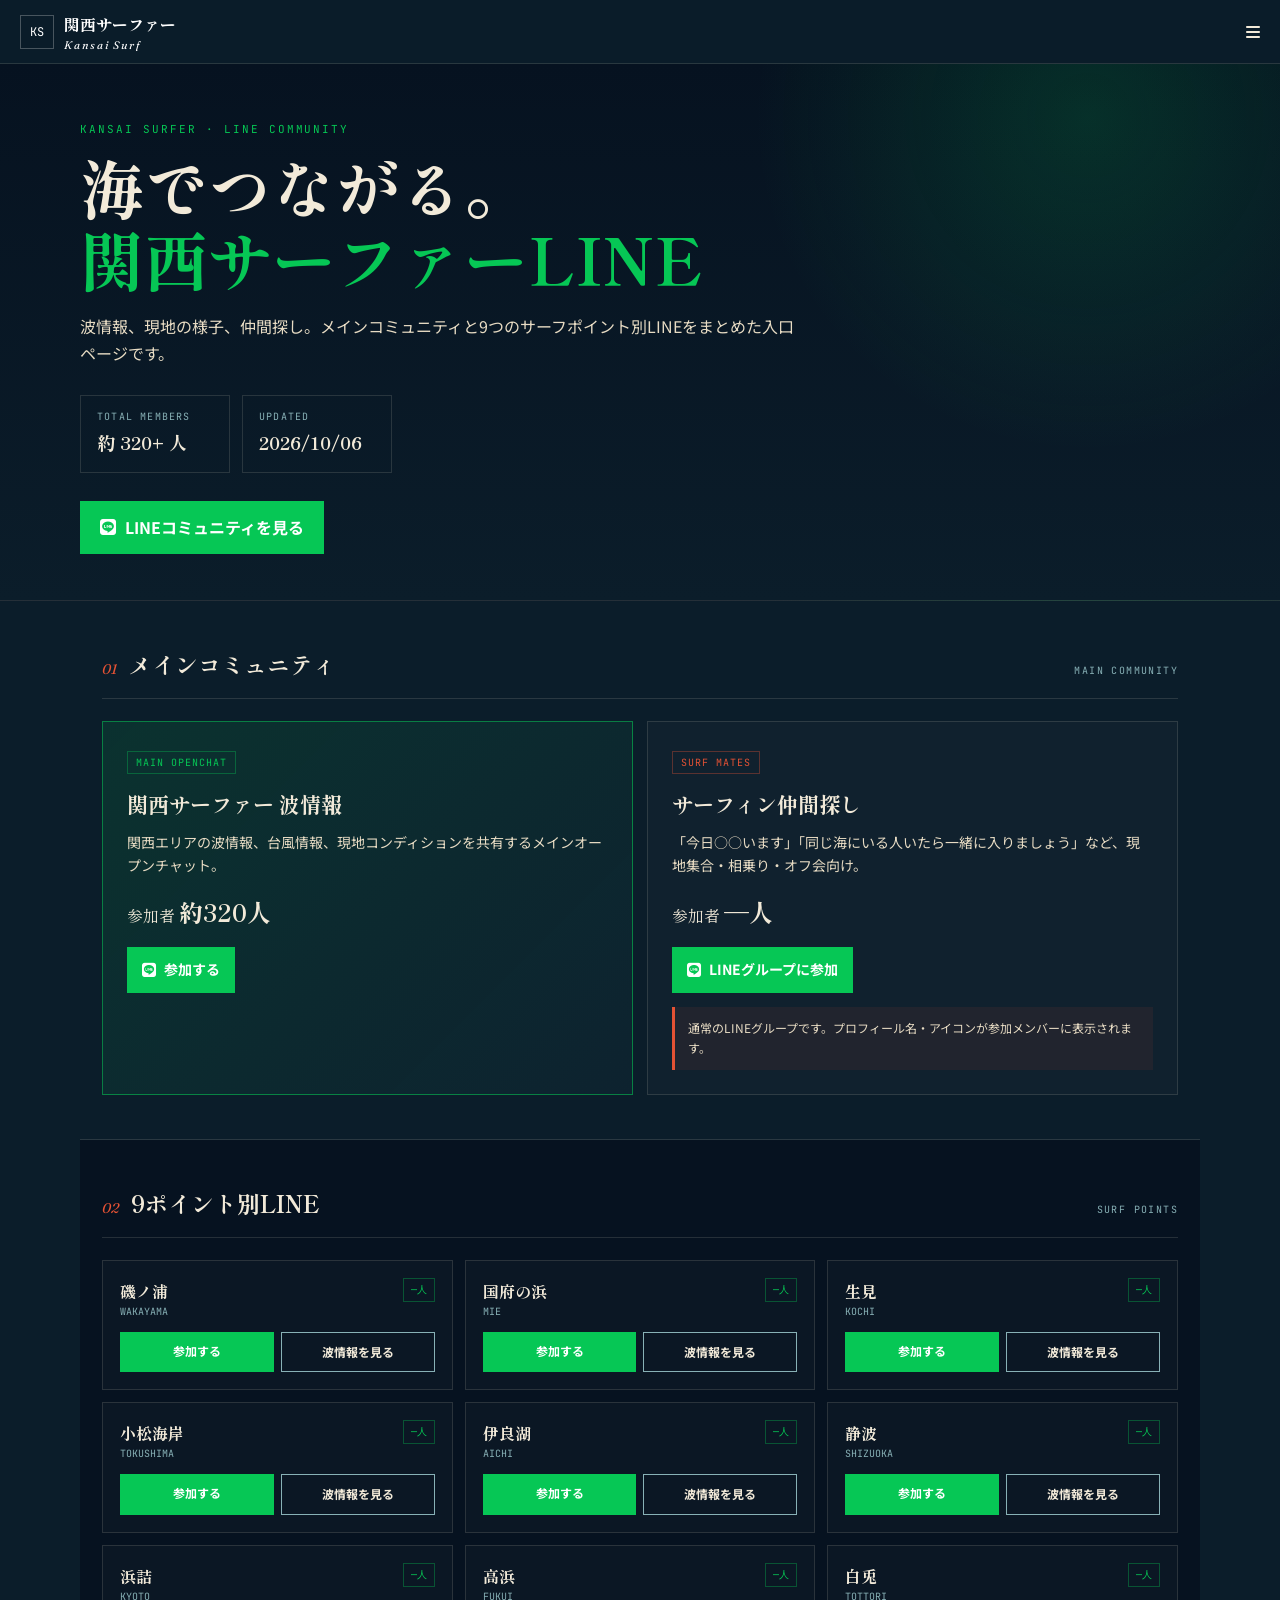
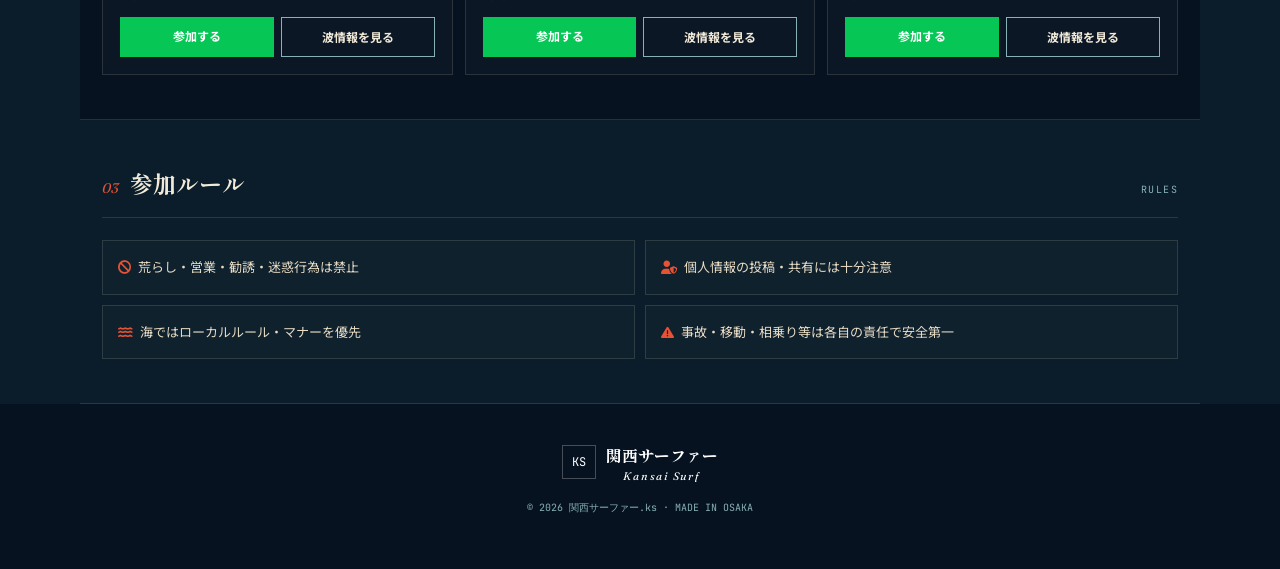
==== ks-line-preview/index.html @ 341c56e8 "Add KS LINE community rough preview" ====
<!DOCTYPE html>
<html lang="ja">
<head>
<meta charset="UTF-8">
<meta name="viewport" content="width=device-width,initial-scale=1.0">
<title>関西サーファー LINEコミュニティ｜ラフプレビュー</title>
<link rel="preconnect" href="https://fonts.googleapis.com">
<link rel="preconnect" href="https://fonts.gstatic.com" crossorigin>
<link href="https://fonts.googleapis.com/css2?family=Shippori+Mincho+B1:wght@400;600;700;800&family=Fraunces:ital,wght@1,300&family=Noto+Sans+JP:wght@400;500;700&family=JetBrains+Mono&display=swap" rel="stylesheet">
<link rel="stylesheet" href="https://cdnjs.cloudflare.com/ajax/libs/font-awesome/6.5.1/css/all.min.css">
<style>
:root{--ink:#0b1d2a;--deep:#061220;--cream:#f2ead9;--soft:#e8dcc4;--coral:#e55234;--teal:#88b1b6;--line:rgba(242,234,217,.13);--green:#06c755}
*{box-sizing:border-box;margin:0;padding:0}html{scroll-behavior:smooth}body{font-family:"Noto Sans JP",sans-serif;background:var(--ink);color:var(--cream);line-height:1.7}a{text-decoration:none}
header{position:sticky;top:0;z-index:20;height:64px;padding:0 20px;display:flex;align-items:center;justify-content:space-between;background:rgba(11,29,42,.95);backdrop-filter:blur(12px);border-bottom:1px solid var(--line)}
.logo{display:flex;align-items:center;gap:10px;color:#fff;font-family:"Shippori Mincho B1",serif;font-weight:800}.ks{width:34px;height:34px;border:1px solid rgba(255,255,255,.25);display:grid;place-items:center;font:12px "JetBrains Mono",monospace}.sub{display:block;font:italic 11px "Fraunces",serif;letter-spacing:.16em}
.hero{padding:58px 22px 46px;border-bottom:1px solid var(--line);background:radial-gradient(circle at 85% 10%,rgba(6,199,85,.16),transparent 28%),linear-gradient(var(--deep),var(--ink))}
.wrap{max-width:1120px;margin:auto}.eyebrow{font:11px "JetBrains Mono",monospace;letter-spacing:.18em;color:var(--green);margin-bottom:14px}.hero h1{font-family:"Shippori Mincho B1",serif;font-size:clamp(34px,7vw,64px);line-height:1.13}.hero h1 em{font-style:normal;color:var(--green)}.lead{max-width:720px;color:var(--soft);margin-top:18px}
.stats{display:flex;gap:12px;flex-wrap:wrap;margin:28px 0}.stat{min-width:150px;padding:14px 16px;border:1px solid var(--line)}.label{font:10px "JetBrains Mono",monospace;letter-spacing:.12em;color:var(--teal)}.value{font-family:"Shippori Mincho B1",serif;font-weight:700;font-size:18px;margin-top:4px}
.cta{display:inline-flex;align-items:center;gap:9px;background:var(--green);color:#fff;padding:13px 20px;font-weight:700}
section{padding:44px 22px;border-bottom:1px solid var(--line)}section.dark{background:var(--deep)}.sec-head{display:flex;align-items:baseline;gap:12px;padding-bottom:14px;margin-bottom:22px;border-bottom:1px solid var(--line)}.num{font:italic 14px "Fraunces",serif;color:var(--coral)}h2{font-family:"Shippori Mincho B1",serif;font-size:23px}.en{margin-left:auto;font:10px "JetBrains Mono",monospace;letter-spacing:.14em;color:var(--teal)}
.feature-grid{display:grid;grid-template-columns:1fr 1fr;gap:14px}.feature,.point,.rule{border:1px solid var(--line);background:rgba(255,255,255,.018)}.feature{padding:24px}.feature.main{border-color:rgba(6,199,85,.55);background:linear-gradient(135deg,rgba(6,199,85,.12),rgba(45,100,112,.07))}.tag{display:inline-block;padding:4px 8px;border:1px solid rgba(6,199,85,.35);color:var(--green);font:10px "JetBrains Mono",monospace;letter-spacing:.1em;margin-bottom:13px}.feature h3{font-family:"Shippori Mincho B1",serif;font-size:21px}.feature p{font-size:14px;color:var(--soft);margin:8px 0 14px}.members{font-family:"Shippori Mincho B1",serif;margin:14px 0}.members strong{font-size:24px}.btn{display:inline-flex;align-items:center;gap:8px;padding:11px 15px;font-weight:700;font-size:14px}.join{background:var(--green);color:#fff}.notice{margin-top:14px;padding:11px 13px;border-left:3px solid var(--coral);background:rgba(229,82,52,.08);font-size:12px;color:var(--soft)}
.points{display:grid;grid-template-columns:repeat(3,1fr);gap:12px}.point{padding:17px}.top{display:flex;justify-content:space-between;gap:8px}.pname{font-family:"Shippori Mincho B1",serif;font-weight:700}.area{font:10px "JetBrains Mono",monospace;color:var(--teal)}.count{font:10px "JetBrains Mono",monospace;color:var(--green);border:1px solid rgba(6,199,85,.35);padding:4px 7px;height:max-content}.actions{display:grid;grid-template-columns:1fr 1fr;gap:7px;margin-top:14px}.actions a{text-align:center;padding:9px 6px;font-size:12px;font-weight:700}.wave{border:1px solid var(--teal);color:var(--cream)}
.rules{display:grid;grid-template-columns:1fr 1fr;gap:10px}.rule{padding:15px;color:var(--soft);font-size:13px}.rule i{color:var(--coral);margin-right:7px}
footer{padding:38px 22px 54px;background:var(--deep);text-align:center}.copy{font:10px "JetBrains Mono",monospace;color:var(--teal)}
@media(max-width:760px){.feature-grid{grid-template-columns:1fr}.points{grid-template-columns:repeat(2,1fr)}.rules{grid-template-columns:1fr}}
@media(max-width:450px){.hero,section{padding-left:18px;padding-right:18px}.actions{grid-template-columns:1fr}.en{display:none}.point{padding:13px}}
</style>
</head>
<body>
<header><a class="logo" href="https://kansai.rss7.net/"><span class="ks">KS</span><span>関西サーファー<span class="sub">Kansai Surf</span></span></a><i class="fa-solid fa-bars"></i></header>
<div class="hero"><div class="wrap"><div class="eyebrow">KANSAI SURFER · LINE COMMUNITY</div><h1>海でつながる。<br><em>関西サーファーLINE</em></h1><p class="lead">波情報、現地の様子、仲間探し。メインコミュニティと9つのサーフポイント別LINEをまとめた入口ページです。</p><div class="stats"><div class="stat"><div class="label">TOTAL MEMBERS</div><div class="value">約 320+ 人</div></div><div class="stat"><div class="label">UPDATED</div><div class="value">2026/10/06</div></div></div><a href="#community" class="cta"><i class="fa-brands fa-line"></i>LINEコミュニティを見る</a></div></div>
<main class="wrap" id="community">
<section><div class="sec-head"><span class="num">01</span><h2>メインコミュニティ</h2><span class="en">MAIN COMMUNITY</span></div><div class="feature-grid">
<article class="feature main"><span class="tag">MAIN OPENCHAT</span><h3>関西サーファー 波情報</h3><p>関西エリアの波情報、台風情報、現地コンディションを共有するメインオープンチャット。</p><div class="members">参加者 <strong>約320人</strong></div><a class="btn join" href="#"><i class="fa-brands fa-line"></i>参加する</a></article>
<article class="feature"><span class="tag" style="color:var(--coral);border-color:rgba(229,82,52,.35)">SURF MATES</span><h3>サーフィン仲間探し</h3><p>「今日○○います」「同じ海にいる人いたら一緒に入りましょう」など、現地集合・相乗り・オフ会向け。</p><div class="members">参加者 <strong>—人</strong></div><a class="btn join" href="#"><i class="fa-brands fa-line"></i>LINEグループに参加</a><div class="notice">通常のLINEグループです。プロフィール名・アイコンが参加メンバーに表示されます。</div></article>
</div></section>
<section class="dark"><div class="sec-head"><span class="num">02</span><h2>9ポイント別LINE</h2><span class="en">SURF POINTS</span></div><div class="points">
<article class="point"><div class="top"><div><div class="pname">磯ノ浦</div><div class="area">WAKAYAMA</div></div><span class="count">—人</span></div><div class="actions"><a class="join" href="#">参加する</a><a class="wave" href="https://kansai.rss7.net/isonoura.html">波情報を見る</a></div></article><article class="point"><div class="top"><div><div class="pname">国府の浜</div><div class="area">MIE</div></div><span class="count">—人</span></div><div class="actions"><a class="join" href="#">参加する</a><a class="wave" href="https://kansai.rss7.net/kounohama.html">波情報を見る</a></div></article><article class="point"><div class="top"><div><div class="pname">生見</div><div class="area">KOCHI</div></div><span class="count">—人</span></div><div class="actions"><a class="join" href="#">参加する</a><a class="wave" href="https://kansai.rss7.net/ikumi.html">波情報を見る</a></div></article><article class="point"><div class="top"><div><div class="pname">小松海岸</div><div class="area">TOKUSHIMA</div></div><span class="count">—人</span></div><div class="actions"><a class="join" href="#">参加する</a><a class="wave" href="https://kansai.rss7.net/komatsu.html">波情報を見る</a></div></article><article class="point"><div class="top"><div><div class="pname">伊良湖</div><div class="area">AICHI</div></div><span class="count">—人</span></div><div class="actions"><a class="join" href="#">参加する</a><a class="wave" href="https://kansai.rss7.net/irago.html">波情報を見る</a></div></article><article class="point"><div class="top"><div><div class="pname">静波</div><div class="area">SHIZUOKA</div></div><span class="count">—人</span></div><div class="actions"><a class="join" href="#">参加する</a><a class="wave" href="https://kansai.rss7.net/shizunami.html">波情報を見る</a></div></article><article class="point"><div class="top"><div><div class="pname">浜詰</div><div class="area">KYOTO</div></div><span class="count">—人</span></div><div class="actions"><a class="join" href="#">参加する</a><a class="wave" href="https://kansai.rss7.net/hamadutu.html">波情報を見る</a></div></article><article class="point"><div class="top"><div><div class="pname">高浜</div><div class="area">FUKUI</div></div><span class="count">—人</span></div><div class="actions"><a class="join" href="#">参加する</a><a class="wave" href="https://kansai.rss7.net/takahama.html">波情報を見る</a></div></article><article class="point"><div class="top"><div><div class="pname">白兎</div><div class="area">TOTTORI</div></div><span class="count">—人</span></div><div class="actions"><a class="join" href="#">参加する</a><a class="wave" href="https://kansai.rss7.net/hakuto.html">波情報を見る</a></div></article>
</div></section>
<section><div class="sec-head"><span class="num">03</span><h2>参加ルール</h2><span class="en">RULES</span></div><div class="rules"><div class="rule"><i class="fa-solid fa-ban"></i>荒らし・営業・勧誘・迷惑行為は禁止</div><div class="rule"><i class="fa-solid fa-user-shield"></i>個人情報の投稿・共有には十分注意</div><div class="rule"><i class="fa-solid fa-water"></i>海ではローカルルール・マナーを優先</div><div class="rule"><i class="fa-solid fa-triangle-exclamation"></i>事故・移動・相乗り等は各自の責任で安全第一</div></div></section>
</main>
<footer><div class="logo" style="justify-content:center"><span class="ks">KS</span><span>関西サーファー<span class="sub">Kansai Surf</span></span></div><div class="copy" style="margin-top:18px">© 2026 関西サーファー.ks · MADE IN OSAKA</div></footer>
</body></html>
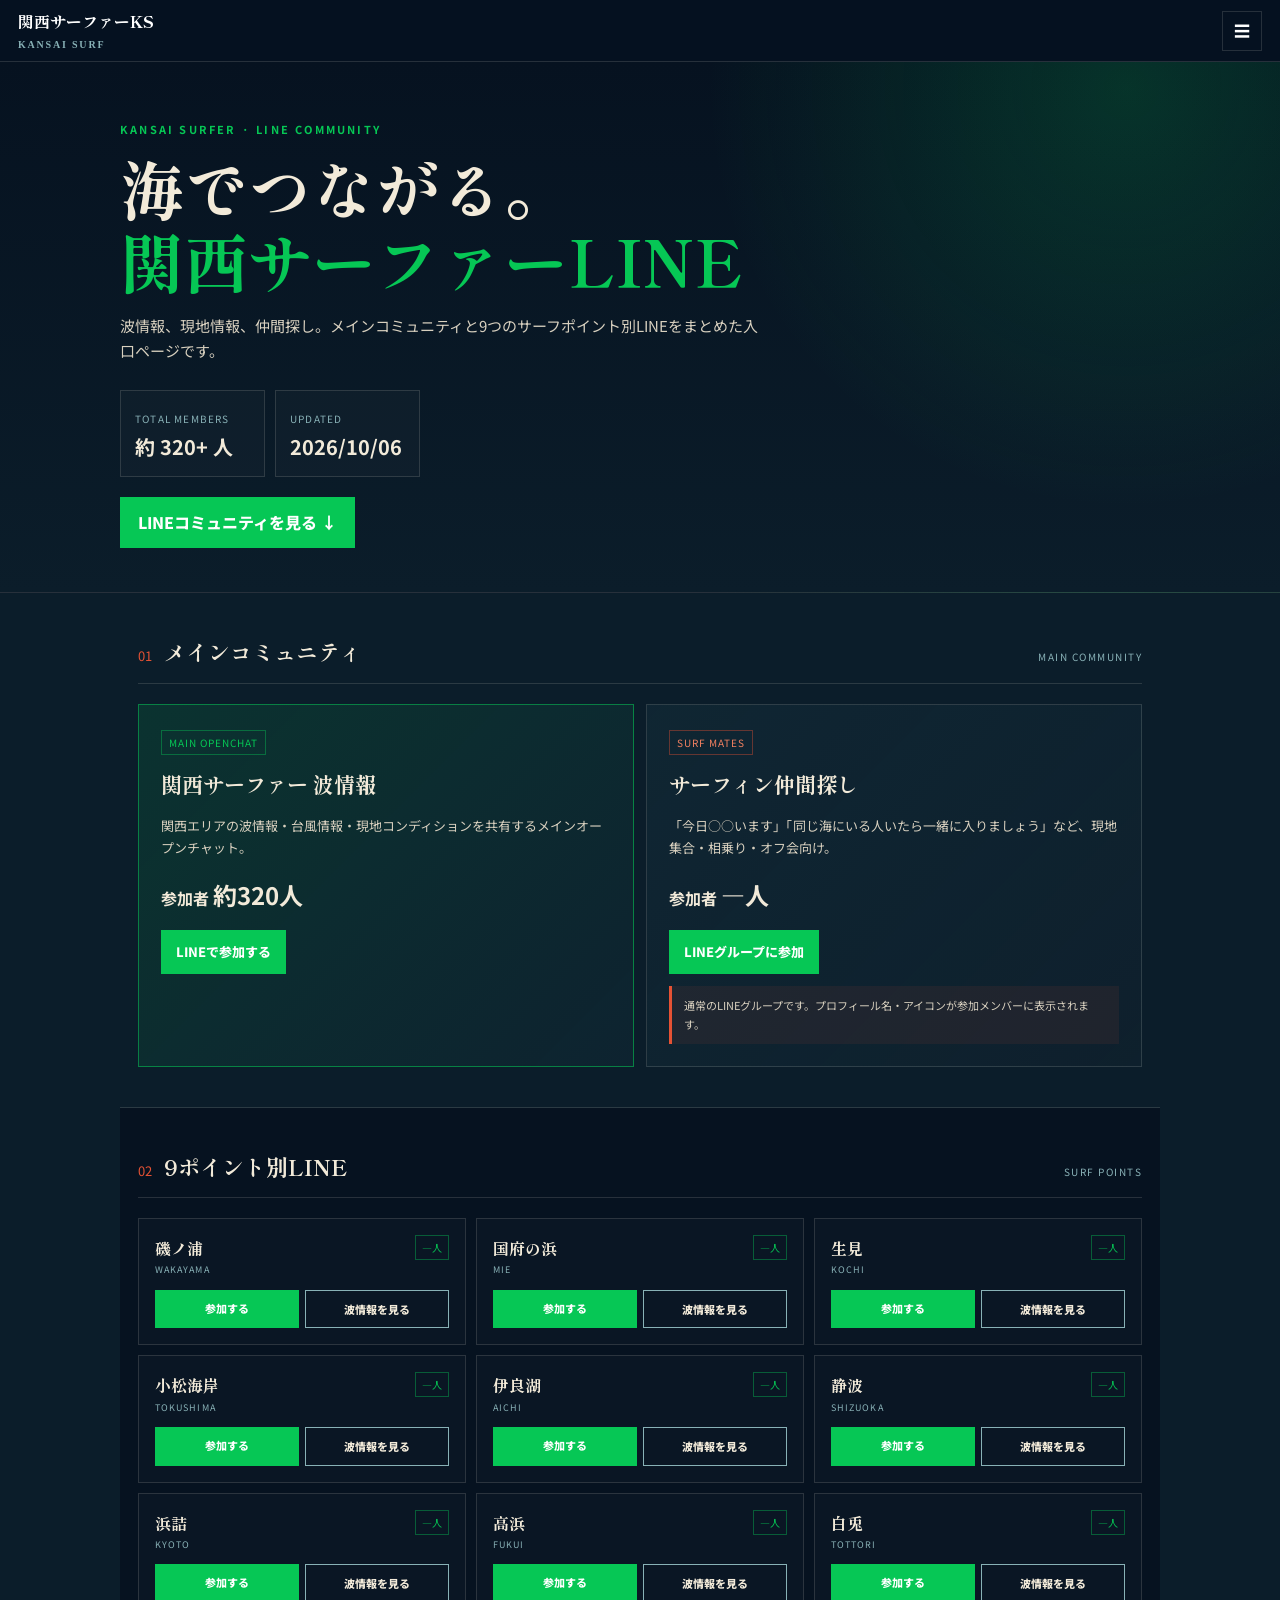
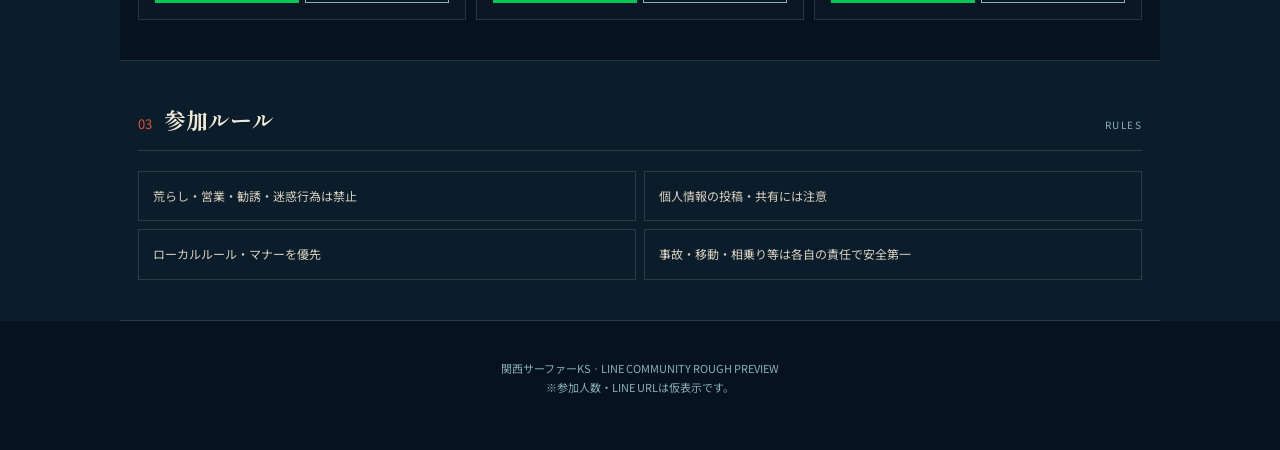
==== commit bb085cda: "Update Kansai Surfer LINE community rough preview" ====
--- a/ks-line-preview/index.html
+++ b/ks-line-preview/index.html
@@ -1,43 +1,3 @@
-<!DOCTYPE html>
-<html lang="ja">
-<head>
-<meta charset="UTF-8">
-<meta name="viewport" content="width=device-width,initial-scale=1.0">
-<title>関西サーファー LINEコミュニティ｜ラフプレビュー</title>
-<link rel="preconnect" href="https://fonts.googleapis.com">
-<link rel="preconnect" href="https://fonts.gstatic.com" crossorigin>
-<link href="https://fonts.googleapis.com/css2?family=Shippori+Mincho+B1:wght@400;600;700;800&family=Fraunces:ital,wght@1,300&family=Noto+Sans+JP:wght@400;500;700&family=JetBrains+Mono&display=swap" rel="stylesheet">
-<link rel="stylesheet" href="https://cdnjs.cloudflare.com/ajax/libs/font-awesome/6.5.1/css/all.min.css">
-<style>
-:root{--ink:#0b1d2a;--deep:#061220;--cream:#f2ead9;--soft:#e8dcc4;--coral:#e55234;--teal:#88b1b6;--line:rgba(242,234,217,.13);--green:#06c755}
-*{box-sizing:border-box;margin:0;padding:0}html{scroll-behavior:smooth}body{font-family:"Noto Sans JP",sans-serif;background:var(--ink);color:var(--cream);line-height:1.7}a{text-decoration:none}
-header{position:sticky;top:0;z-index:20;height:64px;padding:0 20px;display:flex;align-items:center;justify-content:space-between;background:rgba(11,29,42,.95);backdrop-filter:blur(12px);border-bottom:1px solid var(--line)}
-.logo{display:flex;align-items:center;gap:10px;color:#fff;font-family:"Shippori Mincho B1",serif;font-weight:800}.ks{width:34px;height:34px;border:1px solid rgba(255,255,255,.25);display:grid;place-items:center;font:12px "JetBrains Mono",monospace}.sub{display:block;font:italic 11px "Fraunces",serif;letter-spacing:.16em}
-.hero{padding:58px 22px 46px;border-bottom:1px solid var(--line);background:radial-gradient(circle at 85% 10%,rgba(6,199,85,.16),transparent 28%),linear-gradient(var(--deep),var(--ink))}
-.wrap{max-width:1120px;margin:auto}.eyebrow{font:11px "JetBrains Mono",monospace;letter-spacing:.18em;color:var(--green);margin-bottom:14px}.hero h1{font-family:"Shippori Mincho B1",serif;font-size:clamp(34px,7vw,64px);line-height:1.13}.hero h1 em{font-style:normal;color:var(--green)}.lead{max-width:720px;color:var(--soft);margin-top:18px}
-.stats{display:flex;gap:12px;flex-wrap:wrap;margin:28px 0}.stat{min-width:150px;padding:14px 16px;border:1px solid var(--line)}.label{font:10px "JetBrains Mono",monospace;letter-spacing:.12em;color:var(--teal)}.value{font-family:"Shippori Mincho B1",serif;font-weight:700;font-size:18px;margin-top:4px}
-.cta{display:inline-flex;align-items:center;gap:9px;background:var(--green);color:#fff;padding:13px 20px;font-weight:700}
-section{padding:44px 22px;border-bottom:1px solid var(--line)}section.dark{background:var(--deep)}.sec-head{display:flex;align-items:baseline;gap:12px;padding-bottom:14px;margin-bottom:22px;border-bottom:1px solid var(--line)}.num{font:italic 14px "Fraunces",serif;color:var(--coral)}h2{font-family:"Shippori Mincho B1",serif;font-size:23px}.en{margin-left:auto;font:10px "JetBrains Mono",monospace;letter-spacing:.14em;color:var(--teal)}
-.feature-grid{display:grid;grid-template-columns:1fr 1fr;gap:14px}.feature,.point,.rule{border:1px solid var(--line);background:rgba(255,255,255,.018)}.feature{padding:24px}.feature.main{border-color:rgba(6,199,85,.55);background:linear-gradient(135deg,rgba(6,199,85,.12),rgba(45,100,112,.07))}.tag{display:inline-block;padding:4px 8px;border:1px solid rgba(6,199,85,.35);color:var(--green);font:10px "JetBrains Mono",monospace;letter-spacing:.1em;margin-bottom:13px}.feature h3{font-family:"Shippori Mincho B1",serif;font-size:21px}.feature p{font-size:14px;color:var(--soft);margin:8px 0 14px}.members{font-family:"Shippori Mincho B1",serif;margin:14px 0}.members strong{font-size:24px}.btn{display:inline-flex;align-items:center;gap:8px;padding:11px 15px;font-weight:700;font-size:14px}.join{background:var(--green);color:#fff}.notice{margin-top:14px;padding:11px 13px;border-left:3px solid var(--coral);background:rgba(229,82,52,.08);font-size:12px;color:var(--soft)}
-.points{display:grid;grid-template-columns:repeat(3,1fr);gap:12px}.point{padding:17px}.top{display:flex;justify-content:space-between;gap:8px}.pname{font-family:"Shippori Mincho B1",serif;font-weight:700}.area{font:10px "JetBrains Mono",monospace;color:var(--teal)}.count{font:10px "JetBrains Mono",monospace;color:var(--green);border:1px solid rgba(6,199,85,.35);padding:4px 7px;height:max-content}.actions{display:grid;grid-template-columns:1fr 1fr;gap:7px;margin-top:14px}.actions a{text-align:center;padding:9px 6px;font-size:12px;font-weight:700}.wave{border:1px solid var(--teal);color:var(--cream)}
-.rules{display:grid;grid-template-columns:1fr 1fr;gap:10px}.rule{padding:15px;color:var(--soft);font-size:13px}.rule i{color:var(--coral);margin-right:7px}
-footer{padding:38px 22px 54px;background:var(--deep);text-align:center}.copy{font:10px "JetBrains Mono",monospace;color:var(--teal)}
-@media(max-width:760px){.feature-grid{grid-template-columns:1fr}.points{grid-template-columns:repeat(2,1fr)}.rules{grid-template-columns:1fr}}
-@media(max-width:450px){.hero,section{padding-left:18px;padding-right:18px}.actions{grid-template-columns:1fr}.en{display:none}.point{padding:13px}}
-</style>
-</head>
-<body>
-<header><a class="logo" href="https://kansai.rss7.net/"><span class="ks">KS</span><span>関西サーファー<span class="sub">Kansai Surf</span></span></a><i class="fa-solid fa-bars"></i></header>
-<div class="hero"><div class="wrap"><div class="eyebrow">KANSAI SURFER · LINE COMMUNITY</div><h1>海でつながる。<br><em>関西サーファーLINE</em></h1><p class="lead">波情報、現地の様子、仲間探し。メインコミュニティと9つのサーフポイント別LINEをまとめた入口ページです。</p><div class="stats"><div class="stat"><div class="label">TOTAL MEMBERS</div><div class="value">約 320+ 人</div></div><div class="stat"><div class="label">UPDATED</div><div class="value">2026/10/06</div></div></div><a href="#community" class="cta"><i class="fa-brands fa-line"></i>LINEコミュニティを見る</a></div></div>
-<main class="wrap" id="community">
-<section><div class="sec-head"><span class="num">01</span><h2>メインコミュニティ</h2><span class="en">MAIN COMMUNITY</span></div><div class="feature-grid">
-<article class="feature main"><span class="tag">MAIN OPENCHAT</span><h3>関西サーファー 波情報</h3><p>関西エリアの波情報、台風情報、現地コンディションを共有するメインオープンチャット。</p><div class="members">参加者 <strong>約320人</strong></div><a class="btn join" href="#"><i class="fa-brands fa-line"></i>参加する</a></article>
-<article class="feature"><span class="tag" style="color:var(--coral);border-color:rgba(229,82,52,.35)">SURF MATES</span><h3>サーフィン仲間探し</h3><p>「今日○○います」「同じ海にいる人いたら一緒に入りましょう」など、現地集合・相乗り・オフ会向け。</p><div class="members">参加者 <strong>—人</strong></div><a class="btn join" href="#"><i class="fa-brands fa-line"></i>LINEグループに参加</a><div class="notice">通常のLINEグループです。プロフィール名・アイコンが参加メンバーに表示されます。</div></article>
-</div></section>
-<section class="dark"><div class="sec-head"><span class="num">02</span><h2>9ポイント別LINE</h2><span class="en">SURF POINTS</span></div><div class="points">
-<article class="point"><div class="top"><div><div class="pname">磯ノ浦</div><div class="area">WAKAYAMA</div></div><span class="count">—人</span></div><div class="actions"><a class="join" href="#">参加する</a><a class="wave" href="https://kansai.rss7.net/isonoura.html">波情報を見る</a></div></article><article class="point"><div class="top"><div><div class="pname">国府の浜</div><div class="area">MIE</div></div><span class="count">—人</span></div><div class="actions"><a class="join" href="#">参加する</a><a class="wave" href="https://kansai.rss7.net/kounohama.html">波情報を見る</a></div></article><article class="point"><div class="top"><div><div class="pname">生見</div><div class="area">KOCHI</div></div><span class="count">—人</span></div><div class="actions"><a class="join" href="#">参加する</a><a class="wave" href="https://kansai.rss7.net/ikumi.html">波情報を見る</a></div></article><article class="point"><div class="top"><div><div class="pname">小松海岸</div><div class="area">TOKUSHIMA</div></div><span class="count">—人</span></div><div class="actions"><a class="join" href="#">参加する</a><a class="wave" href="https://kansai.rss7.net/komatsu.html">波情報を見る</a></div></article><article class="point"><div class="top"><div><div class="pname">伊良湖</div><div class="area">AICHI</div></div><span class="count">—人</span></div><div class="actions"><a class="join" href="#">参加する</a><a class="wave" href="https://kansai.rss7.net/irago.html">波情報を見る</a></div></article><article class="point"><div class="top"><div><div class="pname">静波</div><div class="area">SHIZUOKA</div></div><span class="count">—人</span></div><div class="actions"><a class="join" href="#">参加する</a><a class="wave" href="https://kansai.rss7.net/shizunami.html">波情報を見る</a></div></article><article class="point"><div class="top"><div><div class="pname">浜詰</div><div class="area">KYOTO</div></div><span class="count">—人</span></div><div class="actions"><a class="join" href="#">参加する</a><a class="wave" href="https://kansai.rss7.net/hamadutu.html">波情報を見る</a></div></article><article class="point"><div class="top"><div><div class="pname">高浜</div><div class="area">FUKUI</div></div><span class="count">—人</span></div><div class="actions"><a class="join" href="#">参加する</a><a class="wave" href="https://kansai.rss7.net/takahama.html">波情報を見る</a></div></article><article class="point"><div class="top"><div><div class="pname">白兎</div><div class="area">TOTTORI</div></div><span class="count">—人</span></div><div class="actions"><a class="join" href="#">参加する</a><a class="wave" href="https://kansai.rss7.net/hakuto.html">波情報を見る</a></div></article>
-</div></section>
-<section><div class="sec-head"><span class="num">03</span><h2>参加ルール</h2><span class="en">RULES</span></div><div class="rules"><div class="rule"><i class="fa-solid fa-ban"></i>荒らし・営業・勧誘・迷惑行為は禁止</div><div class="rule"><i class="fa-solid fa-user-shield"></i>個人情報の投稿・共有には十分注意</div><div class="rule"><i class="fa-solid fa-water"></i>海ではローカルルール・マナーを優先</div><div class="rule"><i class="fa-solid fa-triangle-exclamation"></i>事故・移動・相乗り等は各自の責任で安全第一</div></div></section>
-</main>
-<footer><div class="logo" style="justify-content:center"><span class="ks">KS</span><span>関西サーファー<span class="sub">Kansai Surf</span></span></div><div class="copy" style="margin-top:18px">© 2026 関西サーファー.ks · MADE IN OSAKA</div></footer>
-</body></html>+<!doctype html><html lang="ja"><head><meta charset="utf-8"><meta name="viewport" content="width=device-width,initial-scale=1"><title>関西サーファー LINEコミュニティ｜ラフ案</title><meta name="description" content="関西サーファーKS LINEコミュニティのラフプレビュー"><link rel="preconnect" href="https://fonts.googleapis.com"><link rel="preconnect" href="https://fonts.gstatic.com" crossorigin><link href="https://fonts.googleapis.com/css2?family=Noto+Sans+JP:wght@400;500;700;800&family=Shippori+Mincho+B1:wght@600;800&display=swap" rel="stylesheet"><style>
+:root{--bg:#0b1d2a;--deep:#061220;--txt:#f2ead9;--soft:#d8d0bf;--line:rgba(242,234,217,.14);--coral:#e55234;--green:#06c755;--teal:#88b1b6}*{box-sizing:border-box}html{scroll-behavior:smooth}body{margin:0;background:var(--bg);color:var(--txt);font-family:"Noto Sans JP",sans-serif;line-height:1.7}a{text-decoration:none}.top{position:sticky;top:0;z-index:20;height:62px;padding:0 18px;display:flex;align-items:center;justify-content:space-between;background:rgba(6,18,32,.94);backdrop-filter:blur(12px);border-bottom:1px solid var(--line)}.brand{font-family:"Shippori Mincho B1",serif;font-weight:800;color:#fff}.brand small{display:block;font-size:10px;font-weight:600;letter-spacing:.18em;color:var(--teal)}.menu{width:40px;height:40px;border:1px solid var(--line);display:grid;place-items:center;color:#fff}.hero{padding:58px 20px 44px;background:radial-gradient(circle at 88% 5%,rgba(6,199,85,.18),transparent 34%),linear-gradient(180deg,var(--deep),var(--bg));border-bottom:1px solid var(--line)}.kicker{font-size:11px;letter-spacing:.2em;color:var(--green);font-weight:700}.hero h1{font-family:"Shippori Mincho B1",serif;font-size:clamp(34px,9vw,64px);line-height:1.15;margin:12px 0}.hero h1 span{color:var(--green)}.hero p{max-width:640px;color:var(--soft);font-size:15px}.stats{display:flex;gap:10px;flex-wrap:wrap;margin:26px 0 0}.stat{min-width:145px;border:1px solid var(--line);padding:12px 14px;background:rgba(255,255,255,.02)}.stat b{display:block;font-size:20px}.stat small{font-size:10px;color:var(--teal);letter-spacing:.12em}.jump{display:inline-block;margin-top:20px;padding:12px 18px;background:var(--green);color:#fff;font-weight:800}.wrap{max-width:1040px;margin:auto}.sec{padding:40px 18px;border-bottom:1px solid var(--line)}.sec.dark{background:var(--deep)}.head{display:flex;align-items:baseline;gap:12px;margin-bottom:20px;padding-bottom:12px;border-bottom:1px solid var(--line)}.num{color:var(--coral);font-size:13px}.head h2{font-family:"Shippori Mincho B1",serif;font-size:22px;margin:0}.en{margin-left:auto;color:var(--teal);font-size:10px;letter-spacing:.15em}.feature{display:grid;grid-template-columns:1fr 1fr;gap:12px}.big{border:1px solid var(--line);padding:22px;background:linear-gradient(135deg,rgba(45,100,112,.12),rgba(255,255,255,.01))}.big.main{border-color:rgba(6,199,85,.55);background:linear-gradient(135deg,rgba(6,199,85,.13),rgba(45,100,112,.08))}.tag{display:inline-block;padding:3px 7px;border:1px solid rgba(6,199,85,.4);color:var(--green);font-size:10px;letter-spacing:.1em}.big h3{font-family:"Shippori Mincho B1",serif;font-size:21px;margin:12px 0 6px}.big p{color:var(--soft);font-size:13px}.members{margin:15px 0;font-weight:700}.members strong{font-size:24px}.btn{display:inline-block;background:var(--green);color:#fff;padding:11px 15px;font-weight:800;font-size:13px}.note{margin-top:12px;padding:10px 12px;border-left:3px solid var(--coral);background:rgba(229,82,52,.08);color:var(--soft);font-size:11px}.grid{display:grid;grid-template-columns:repeat(3,1fr);gap:10px}.card{border:1px solid var(--line);padding:16px;background:rgba(255,255,255,.015)}.topline{display:flex;justify-content:space-between;gap:8px}.name{font-family:"Shippori Mincho B1",serif;font-weight:800}.area{font-size:9px;color:var(--teal);letter-spacing:.12em}.badge{border:1px solid rgba(6,199,85,.4);color:var(--green);padding:3px 6px;font-size:10px;height:max-content}.actions{display:grid;grid-template-columns:1fr 1fr;gap:6px;margin-top:12px}.actions a{font-size:11px;padding:9px;text-align:center;font-weight:800}.join{background:var(--green);color:#fff}.wave{border:1px solid var(--teal);color:var(--txt)}.rules{display:grid;grid-template-columns:1fr 1fr;gap:8px}.rule{border:1px solid var(--line);padding:14px;color:var(--soft);font-size:12px}.foot{text-align:center;padding:38px 18px 54px;background:var(--deep);color:var(--teal);font-size:11px}@media(max-width:720px){.feature{grid-template-columns:1fr}.grid{grid-template-columns:repeat(2,1fr)}.en{display:none}}@media(max-width:420px){.actions{grid-template-columns:1fr}.card{padding:13px}.hero{padding-top:44px}}
+</style></head><body><header class="top"><div class="brand">関西サーファーKS<small>KANSAI SURF</small></div><div class="menu">☰</div></header><section class="hero"><div class="wrap"><div class="kicker">KANSAI SURFER · LINE COMMUNITY</div><h1>海でつながる。<br><span>関西サーファーLINE</span></h1><p>波情報、現地情報、仲間探し。メインコミュニティと9つのサーフポイント別LINEをまとめた入口ページです。</p><div class="stats"><div class="stat"><small>TOTAL MEMBERS</small><b>約 320+ 人</b></div><div class="stat"><small>UPDATED</small><b>2026/10/06</b></div></div><a class="jump" href="#line">LINEコミュニティを見る ↓</a></div></section><main class="wrap" id="line"><section class="sec"><div class="head"><span class="num">01</span><h2>メインコミュニティ</h2><span class="en">MAIN COMMUNITY</span></div><div class="feature"><article class="big main"><span class="tag">MAIN OPENCHAT</span><h3>関西サーファー 波情報</h3><p>関西エリアの波情報・台風情報・現地コンディションを共有するメインオープンチャット。</p><div class="members">参加者 <strong>約320人</strong></div><a class="btn" href="#">LINEで参加する</a></article><article class="big"><span class="tag" style="color:#f28060;border-color:rgba(229,82,52,.4)">SURF MATES</span><h3>サーフィン仲間探し</h3><p>「今日○○います」「同じ海にいる人いたら一緒に入りましょう」など、現地集合・相乗り・オフ会向け。</p><div class="members">参加者 <strong>—人</strong></div><a class="btn" href="#">LINEグループに参加</a><div class="note">通常のLINEグループです。プロフィール名・アイコンが参加メンバーに表示されます。</div></article></div></section><section class="sec dark"><div class="head"><span class="num">02</span><h2>9ポイント別LINE</h2><span class="en">SURF POINTS</span></div><div class="grid"><article class="card"><div class="topline"><div><div class="name">磯ノ浦</div><div class="area">WAKAYAMA</div></div><span class="badge">—人</span></div><div class="actions"><a class="join" href="#">参加する</a><a class="wave" href="https://kansai.rss7.net/isonoura.html" target="_blank" rel="noopener">波情報を見る</a></div></article><article class="card"><div class="topline"><div><div class="name">国府の浜</div><div class="area">MIE</div></div><span class="badge">—人</span></div><div class="actions"><a class="join" href="#">参加する</a><a class="wave" href="https://kansai.rss7.net/kounohama.html" target="_blank" rel="noopener">波情報を見る</a></div></article><article class="card"><div class="topline"><div><div class="name">生見</div><div class="area">KOCHI</div></div><span class="badge">—人</span></div><div class="actions"><a class="join" href="#">参加する</a><a class="wave" href="https://kansai.rss7.net/ikumi.html" target="_blank" rel="noopener">波情報を見る</a></div></article><article class="card"><div class="topline"><div><div class="name">小松海岸</div><div class="area">TOKUSHIMA</div></div><span class="badge">—人</span></div><div class="actions"><a class="join" href="#">参加する</a><a class="wave" href="https://kansai.rss7.net/komatsu.html" target="_blank" rel="noopener">波情報を見る</a></div></article><article class="card"><div class="topline"><div><div class="name">伊良湖</div><div class="area">AICHI</div></div><span class="badge">—人</span></div><div class="actions"><a class="join" href="#">参加する</a><a class="wave" href="https://kansai.rss7.net/irago.html" target="_blank" rel="noopener">波情報を見る</a></div></article><article class="card"><div class="topline"><div><div class="name">静波</div><div class="area">SHIZUOKA</div></div><span class="badge">—人</span></div><div class="actions"><a class="join" href="#">参加する</a><a class="wave" href="https://kansai.rss7.net/shizunami.html" target="_blank" rel="noopener">波情報を見る</a></div></article><article class="card"><div class="topline"><div><div class="name">浜詰</div><div class="area">KYOTO</div></div><span class="badge">—人</span></div><div class="actions"><a class="join" href="#">参加する</a><a class="wave" href="https://kansai.rss7.net/hamadutu.html" target="_blank" rel="noopener">波情報を見る</a></div></article><article class="card"><div class="topline"><div><div class="name">高浜</div><div class="area">FUKUI</div></div><span class="badge">—人</span></div><div class="actions"><a class="join" href="#">参加する</a><a class="wave" href="https://kansai.rss7.net/takahama.html" target="_blank" rel="noopener">波情報を見る</a></div></article><article class="card"><div class="topline"><div><div class="name">白兎</div><div class="area">TOTTORI</div></div><span class="badge">—人</span></div><div class="actions"><a class="join" href="#">参加する</a><a class="wave" href="https://kansai.rss7.net/hakuto.html" target="_blank" rel="noopener">波情報を見る</a></div></article></div></section><section class="sec"><div class="head"><span class="num">03</span><h2>参加ルール</h2><span class="en">RULES</span></div><div class="rules"><div class="rule">荒らし・営業・勧誘・迷惑行為は禁止</div><div class="rule">個人情報の投稿・共有には注意</div><div class="rule">ローカルルール・マナーを優先</div><div class="rule">事故・移動・相乗り等は各自の責任で安全第一</div></div></section></main><footer class="foot">関西サーファーKS · LINE COMMUNITY ROUGH PREVIEW<br>※参加人数・LINE URLは仮表示です。</footer></body></html>
